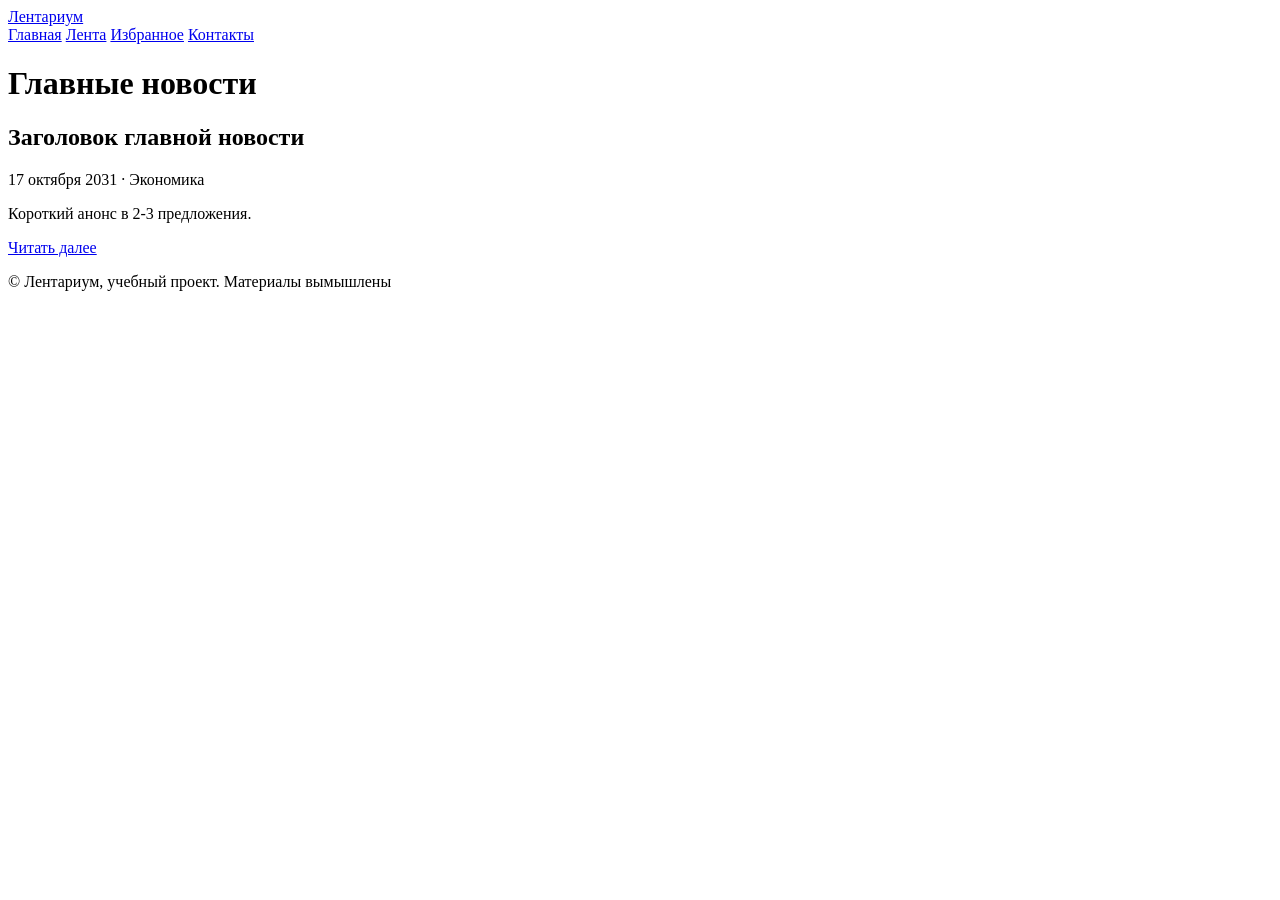
==== index.html @ d9900764 "Каркас главной страницы" ====
<!DOCTYPE html>
<html lang="ru">
    <heaad>
        <meta charset="UTF-8">
        <meta name="viewport" content="width=device-width, initial-scale=1">
        <title>Лентариум - главные новости</title>
        <link rel="stylesheet" href="css/style.css"
    </heaad>
    <body>
        <header>
            <a href="index.html">Лентариум</a>
            <nav>
                <a href="index.html">Главная</a>
                <a href="news.html">Лента</a>
                <a href="favorites.html">Избранное</a>
                <a href="contacts.html">Контакты</a>
            </nav>
        </header>

        <main>
            <h1> Главные новости</h1>

            <article>
                <h2>Заголовок главной новости</h2>
                <p><time datetime="2031-10-17">17 октября 2031</time> · Экономика</p>
                <p>Короткий анонс в 2-3 предложения.</p>
                <a href="article.html">Читать далее</a>
            </article>
        </main>

        <footer>
            <p>© Лентариум, учебный проект. Материалы вымышлены</p>
        </footer>
    </body>
</html>
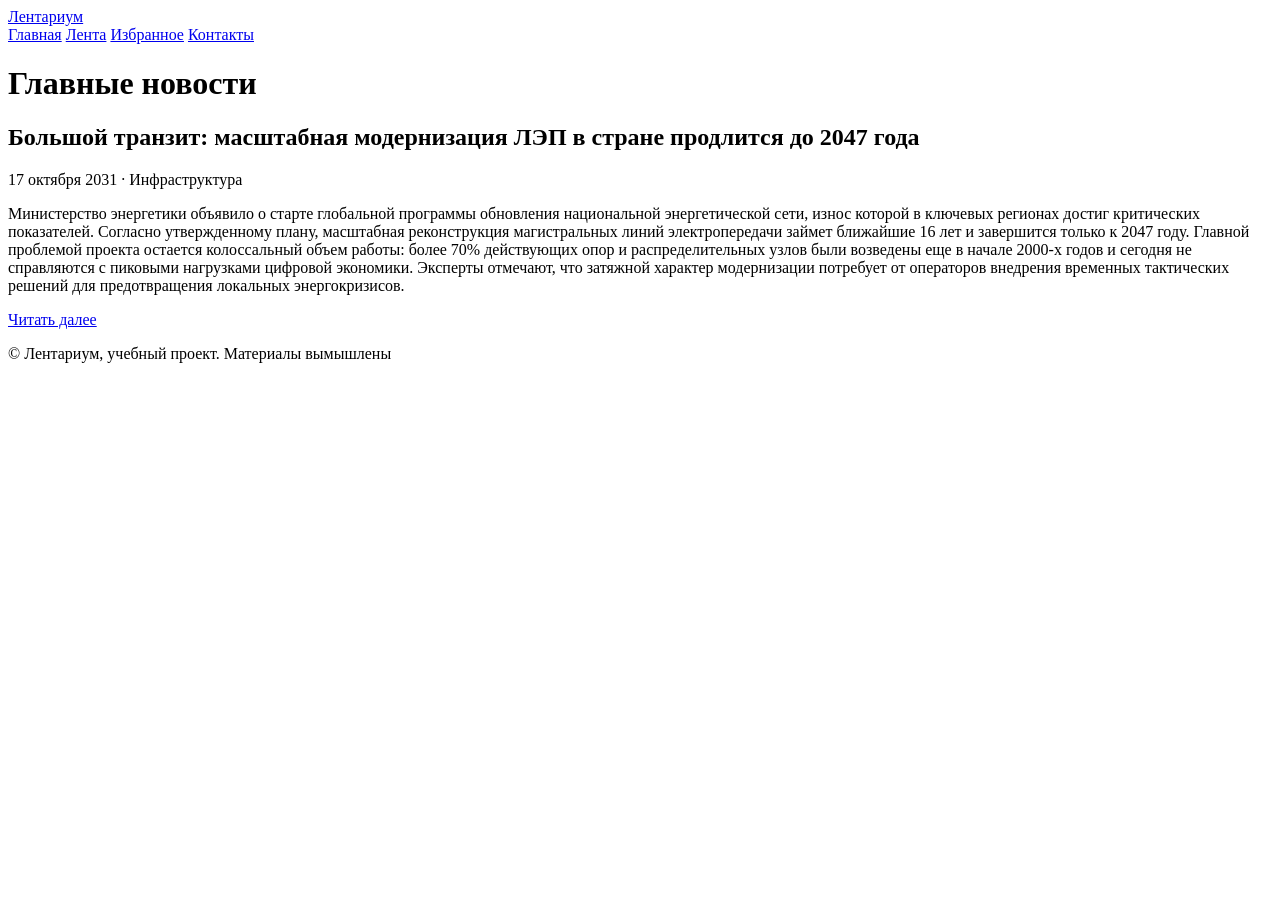
==== commit 35749bfa: "Каркас остальных страниц" ====
--- a/index.html
+++ b/index.html
@@ -21,9 +21,9 @@
             <h1> Главные новости</h1>
 
             <article>
-                <h2>Заголовок главной новости</h2>
-                <p><time datetime="2031-10-17">17 октября 2031</time> · Экономика</p>
-                <p>Короткий анонс в 2-3 предложения.</p>
+                <h2>Большой транзит: масштабная модернизация ЛЭП в стране продлится до 2047 года</h2>
+                <p><time datetime="2031-10-17">17 октября 2031</time> · Инфраструктура</p>
+                <p>Министерство энергетики объявило о старте глобальной программы обновления национальной энергетической сети, износ которой в ключевых регионах достиг критических показателей. Согласно утвержденному плану, масштабная реконструкция магистральных линий электропередачи займет ближайшие 16 лет и завершится только к 2047 году. Главной проблемой проекта остается колоссальный объем работы: более 70% действующих опор и распределительных узлов были возведены еще в начале 2000-х годов и сегодня не справляются с пиковыми нагрузками цифровой экономики. Эксперты отмечают, что затяжной характер модернизации потребует от операторов внедрения временных тактических решений для предотвращения локальных энергокризисов.</p>
                 <a href="article.html">Читать далее</a>
             </article>
         </main>
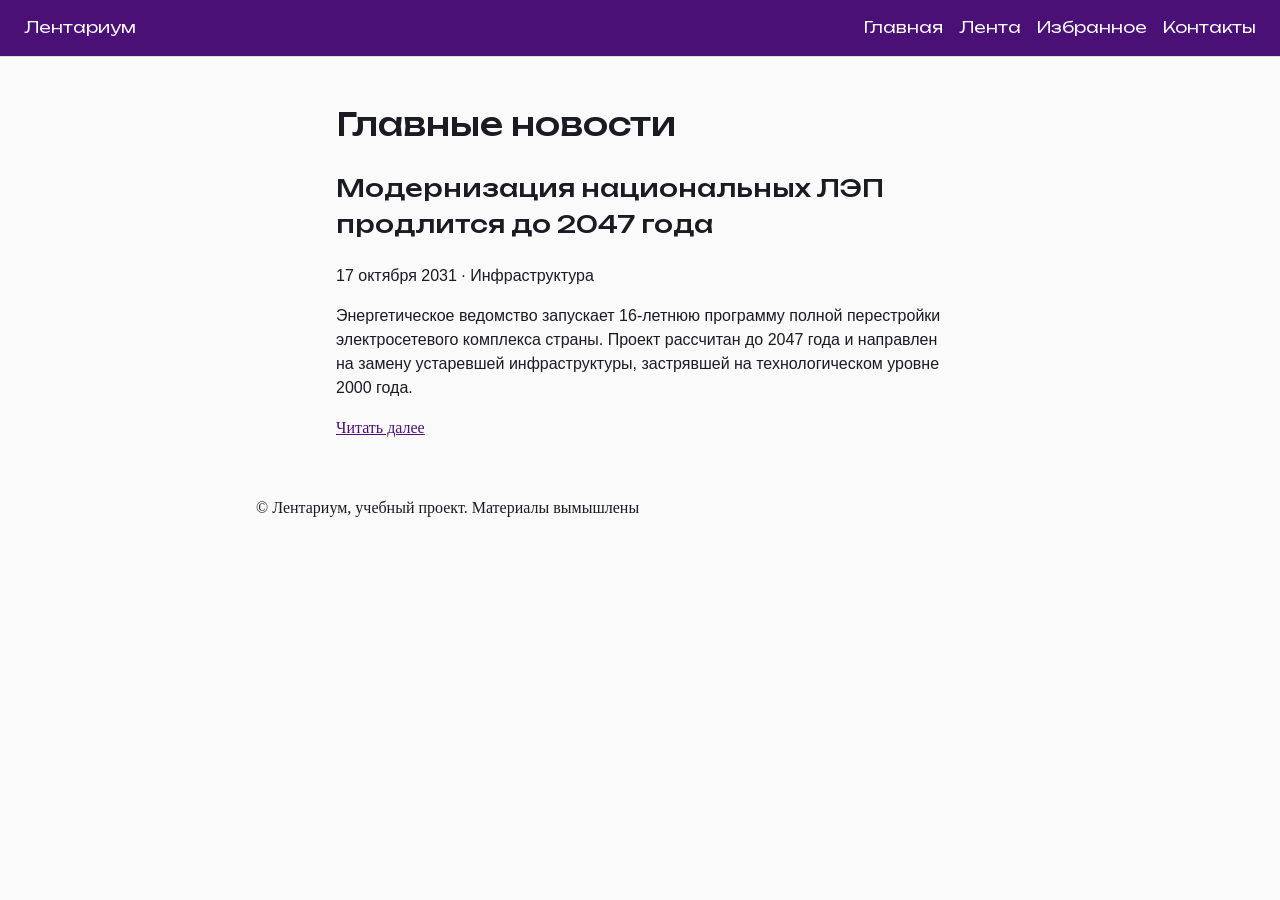
==== commit e354d4c7: "Страница новости, стили ссылок, шрифты" ====
--- a/index.html
+++ b/index.html
@@ -21,9 +21,9 @@
             <h1> Главные новости</h1>
 
             <article>
-                <h2>Большой транзит: масштабная модернизация ЛЭП в стране продлится до 2047 года</h2>
+                <h2>Модернизация национальных ЛЭП продлится до 2047 года</h2>
                 <p><time datetime="2031-10-17">17 октября 2031</time> · Инфраструктура</p>
-                <p>Министерство энергетики объявило о старте глобальной программы обновления национальной энергетической сети, износ которой в ключевых регионах достиг критических показателей. Согласно утвержденному плану, масштабная реконструкция магистральных линий электропередачи займет ближайшие 16 лет и завершится только к 2047 году. Главной проблемой проекта остается колоссальный объем работы: более 70% действующих опор и распределительных узлов были возведены еще в начале 2000-х годов и сегодня не справляются с пиковыми нагрузками цифровой экономики. Эксперты отмечают, что затяжной характер модернизации потребует от операторов внедрения временных тактических решений для предотвращения локальных энергокризисов.</p>
+                <p>Энергетическое ведомство запускает 16-летнюю программу полной перестройки электросетевого комплекса страны. Проект рассчитан до 2047 года и направлен на замену устаревшей инфраструктуры, застрявшей на технологическом уровне 2000 года.</p>
                 <a href="article.html">Читать далее</a>
             </article>
         </main>
--- a/css/style.css
+++ b/css/style.css
@@ -0,0 +1,118 @@
+/* Одинаковый расчёт размеров для всех элементов */ 
+*, *::before, *::after {
+    box-sizing:border-box;
+}
+
+/* Назначение шрифтов */
+@font-face{
+    font-family: "Unbounded";
+    src: url("../fonts/Unbounded-Variable.woff2") format(woff2);
+    font-weight: 200 900;
+    font-display: swap;
+}
+@font-face{
+    font-family: "Inter";
+    src: url("../fonts/Inter-Italic-VariableFont_opsz\,wght.ttf") format(ttf);
+    font-weight: 200 500;
+    font-display: swap;
+}
+/* Цвета */
+:root{
+    --bg: #fafafa;
+    --bg2: #eaeaea;
+    --text: #1a1b23;
+    --primary: #4b1075;
+    --accent: #b3ff00;
+    --alert: #ff5500;
+}
+/* Оформление шрифтов */
+h1, h2, h3{font-family: "Unbounded", Arial, sans-serif; font-weight: 500;}
+p{font-family: "Inter", Arial, sans-serifl; font-weight: 400;}
+header{font-family: "Unbounded", Arial, sans-serif; font-weight: 300;}
+
+body{
+    margin: 0;
+    line-height: 1.5;
+    color: var(--text);
+    background: var(--bg);
+    }
+
+/* Картинки не выходят за контейнер */
+img{
+    max-width: 100%;
+    height: auto;
+}
+
+/* Шапка: логотип слева, меню справа */
+header{
+    background: var(--primary);
+    color: #fff;
+    display: flex;
+    flex-wrap: wrap;
+    justify-content: space-between;
+    align-items: center;
+    gap: 12px;
+    padding: 16px 24px;
+    border-bottom: 1px solid #ddd;
+}
+
+nav{
+    color: var(--text);
+    display: flex;
+    flex-wrap: wrap;
+    gap: 16px;
+}
+
+/* Центральная колонка */
+main{
+    max-width: 800px;
+    margin: 0 auto;
+    padding: 24px 16px;
+}
+
+/* Подвал */
+footer{
+    max-width: 800px;
+    margin: 0 auto;
+    padding: 16px;
+    color: #666
+    font-size: 14px;
+}
+
+footer p {
+  font-family: inherit;
+}
+
+ /* Правильное отображение ссылок*/
+a{
+    color:var(--primary);
+}
+
+header a{
+    color: #fff;
+    text-decoration: none;
+}
+
+header a:hover{
+    color: var(-accent);
+}
+
+/* Прокрутка */
+
+a:focus-visible {
+  outline: 3px solid var(--alert);
+  outline-offset: 3px;
+}
+
+html {
+  scroll-behavior: smooth;
+}
+
+/* Размер на ПК */
+html {
+  font-size: 100%;
+}
+
+main {
+  max-width: 40rem;
+}
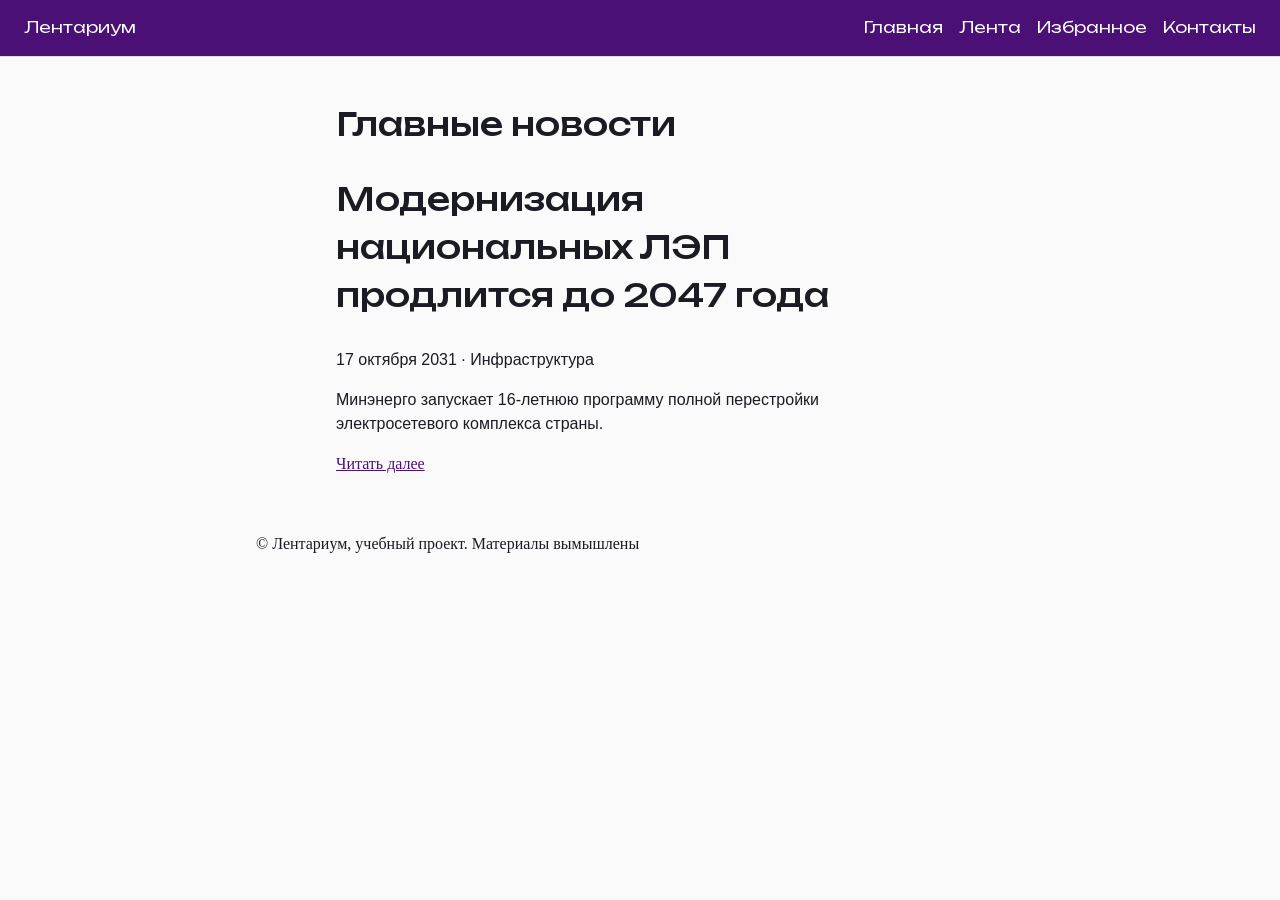
==== commit 2016a4a8: "Лента новостей на Grid" ====
--- a/index.html
+++ b/index.html
@@ -23,7 +23,7 @@
             <article>
                 <h2>Модернизация национальных ЛЭП продлится до 2047 года</h2>
                 <p><time datetime="2031-10-17">17 октября 2031</time> · Инфраструктура</p>
-                <p>Энергетическое ведомство запускает 16-летнюю программу полной перестройки электросетевого комплекса страны. Проект рассчитан до 2047 года и направлен на замену устаревшей инфраструктуры, застрявшей на технологическом уровне 2000 года.</p>
+                <p>Минэнерго запускает 16-летнюю программу полной перестройки электросетевого комплекса страны. </p>
                 <a href="article.html">Читать далее</a>
             </article>
         </main>
--- a/css/style.css
+++ b/css/style.css
@@ -30,6 +30,11 @@
 p{font-family: "Inter", Arial, sans-serifl; font-weight: 400;}
 header{font-family: "Unbounded", Arial, sans-serif; font-weight: 300;}
 
+/* Чтобы шрифт не выходил за границу */
+h1, h2, h3 {
+  overflow-wrap: break-word;
+  font-size: clamp(1.25rem, 5vw, 2rem);
+}
 body{
     margin: 0;
     line-height: 1.5;
@@ -115,4 +120,77 @@
 
 main {
   max-width: 40rem;
+}
+
+/* Новостные карточки */
+.news-grid{
+    display: grid;
+    grid-template-columns: repeat(auto-fit, minmax(min(100%, 260px), 1fr));
+    gap: 20px;
+}
+
+.news-card {
+  display: flex;
+  flex-direction: column;
+  background: var(--bg2);
+  border-radius: 8px;
+  overflow: hidden;
+  box-shadow: 0 4px 10px rgba(0, 0, 0, 0.1);
+}
+
+.news-card img {
+  width: 100%;
+  height: 180px;
+  object-fit: cover;
+}
+
+.news-content {
+  padding: 16px;
+  display: flex;
+  flex-direction: column;
+  flex-grow: 1; /* Растягивает контент, чтобы кнопки были внизу */
+}
+
+.news-content h2 {
+  font-size: 1.25rem;
+  margin-bottom: 8px;
+}
+
+.news-content p {
+  color: #555;
+  margin-bottom: 16px;
+  flex-grow: 1; /* Выравнивает высоту текста */
+}
+
+/* Карточка на всю ширину сетки */
+.news-card--wide {
+  grid-column: 1 / -1;
+}
+
+/* Фото на всю карточку, текст поверх */
+.news-card--photo {
+  display: grid;
+}
+
+.news-card--photo > * {
+  grid-area: 1 / 1;
+}
+
+.news-card--photo img {
+  height: 100%;
+  min-height: 320px;
+}
+
+.news-card--photo .news-content {
+  align-self: end;
+  color: #fff;
+  background: linear-gradient(transparent, rgba(0, 0, 0, 0.85));
+}
+
+.news-card--photo .news-content p {
+  color: #fff;
+}
+
+.main--wide {
+  max-width: 64rem;
 }
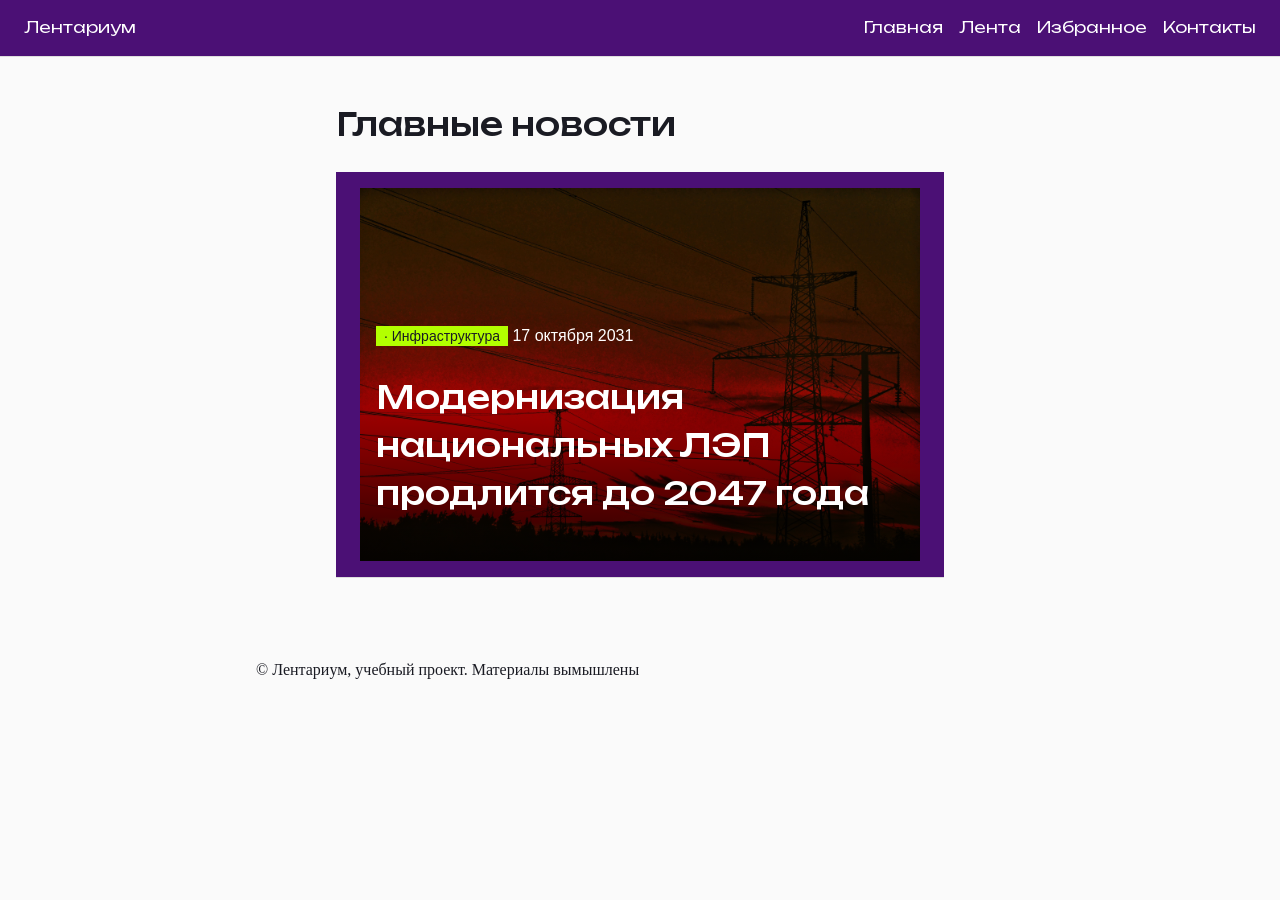
==== commit c483a4bb: "Лента, доработки" ====
--- a/index.html
+++ b/index.html
@@ -21,10 +21,13 @@
             <h1> Главные новости</h1>
 
             <article>
-                <h2>Модернизация национальных ЛЭП продлится до 2047 года</h2>
-                <p><time datetime="2031-10-17">17 октября 2031</time> · Инфраструктура</p>
-                <p>Минэнерго запускает 16-летнюю программу полной перестройки электросетевого комплекса страны. </p>
-                <a href="article.html">Читать далее</a>
+                <header class="article-banner">
+                    <img src="images/ModernizaciaLEP17102031.jpg" alt="Призраки прошлого">
+                    <div class="article-banner__text">
+                        <p><span class="tag"> · Инфраструктура</span> <time datetime="2031-10-17">17 октября 2031</time></p>
+                        <h2>Модернизация национальных ЛЭП продлится до 2047 года</h2>
+                    </div>
+                </header>
             </article>
         </main>
 
--- a/css/style.css
+++ b/css/style.css
@@ -193,4 +193,43 @@
 
 .main--wide {
   max-width: 64rem;
+}
+
+/* Баннер артикля */
+.article-banner {
+  display: grid;
+  margin-bottom: 24px;
+}
+
+.article-banner > * {
+  grid-area: 1 / 1;
+}
+
+.article-banner img {
+  width: 100%;
+  height: 100%;
+  min-height: 280px;
+  object-fit: cover;
+}
+
+.article-banner__text {
+  align-self: end;
+  padding: 16px;
+  color: #fff;
+  background: linear-gradient(transparent, rgba(0, 0, 0, 0.85));
+}
+
+/* Новостные теги */
+.tag {
+  background: var(--accent);
+  color: var(--text);
+  padding: 2px 8px;
+  font-size: 0.875rem;
+}
+
+.warntag {
+  background: var(--alert);
+  color: var(--text);
+  padding: 2px 8px; 
+  font-size: 0.875rem;
 }
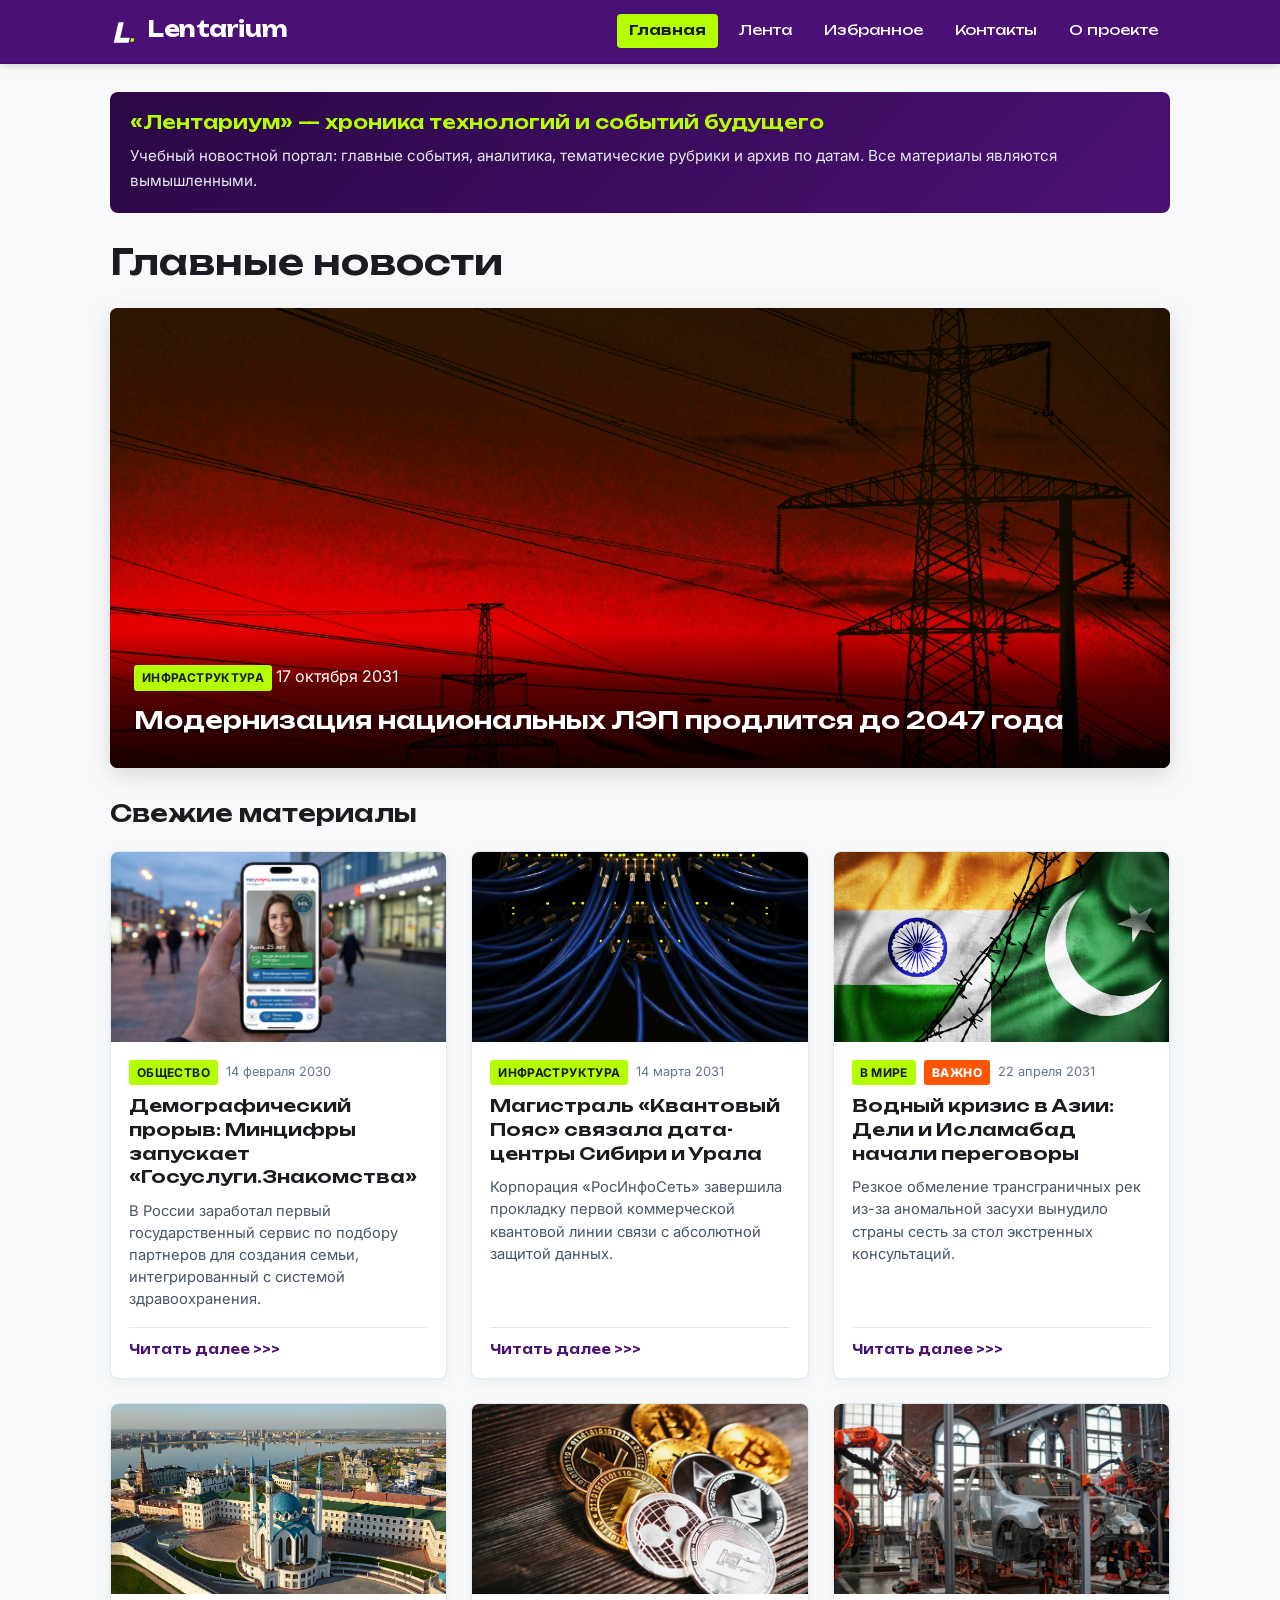
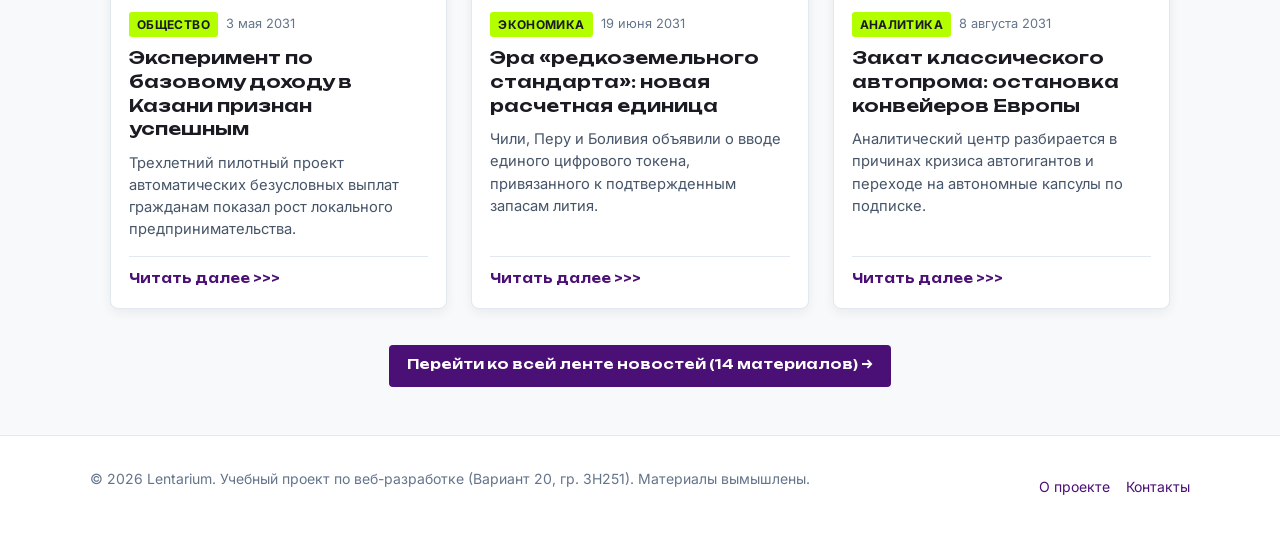
==== commit 163d4326: "Переработка карточек, добавление новостей, доработки, переработка CSS" ====
--- a/index.html
+++ b/index.html
@@ -1,38 +1,210 @@
 <!DOCTYPE html>
 <html lang="ru">
-    <heaad>
-        <meta charset="UTF-8">
-        <meta name="viewport" content="width=device-width, initial-scale=1">
-        <title>Лентариум - главные новости</title>
-        <link rel="stylesheet" href="css/style.css"
-    </heaad>
-    <body>
-        <header>
-            <a href="index.html">Лентариум</a>
-            <nav>
-                <a href="index.html">Главная</a>
+<head>
+    <meta charset="UTF-8">
+    <meta name="viewport" content="width=device-width, initial-scale=1.0">
+    <title>Lentarium — Главные новости</title>
+    <!-- Фавиконка в формате SVG -->
+    <link rel="icon" type="image/svg+xml" href="images/favicon.svg">
+    <!-- Подключение основной таблицы стилей -->
+    <link rel="stylesheet" href="css/style.css">
+</head>
+<body>
+
+    <!-- Шапка сайта: логотип и главная навигация -->
+    <header class="site-header">
+        <div class="header-inner">
+            <a href="index.html" class="logo">
+                <img src="images/logo.svg" alt="Логотип Lentarium" class="logo-icon">
+                <span class="logo-text">Lentarium</span>
+            </a>
+            <nav class="main-nav" aria-label="Основная навигация">
+                <a href="index.html" class="active">Главная</a>
                 <a href="news.html">Лента</a>
                 <a href="favorites.html">Избранное</a>
                 <a href="contacts.html">Контакты</a>
+                <a href="about.html">О проекте</a>
             </nav>
-        </header>
-
-        <main>
-            <h1> Главные новости</h1>
-
-            <article>
-                <header class="article-banner">
-                    <img src="images/ModernizaciaLEP17102031.jpg" alt="Призраки прошлого">
-                    <div class="article-banner__text">
-                        <p><span class="tag"> · Инфраструктура</span> <time datetime="2031-10-17">17 октября 2031</time></p>
-                        <h2>Модернизация национальных ЛЭП продлится до 2047 года</h2>
-                    </div>
-                </header>
-            </article>
-        </main>
-
-        <footer>
-            <p>© Лентариум, учебный проект. Материалы вымышлены</p>
-        </footer>
-    </body>
+        </div>
+    </header>
+
+    <main class="main--wide">
+        <!-- Блок назначения сайта по ТЗ -->
+        <section class="site-intro">
+            <h2>«Лентариум» — хроника технологий и событий будущего</h2>
+            <p>Учебный новостной портал: главные события, аналитика, тематические рубрики и архив по датам. Все материалы являются вымышленными.</p>
+        </section>
+
+        <h1>Главные новости</h1>
+
+        <!-- Главная новость (Hero-баннер) со ссылкой на articles/0001.html -->
+        <article class="article-banner">
+            <img src="images/ModernizaciaLEP17102031.jpg" alt="Опоры высоковольтных ЛЭП на закате">
+            <div class="article-banner__text">
+                <p>
+                    <span class="tag">Инфраструктура</span> 
+                    <time datetime="2031-10-17">17 октября 2031</time>
+                </p>
+                <h2><a href="articles/0001.html">Модернизация национальных ЛЭП продлится до 2047 года</a></h2>
+            </div>
+        </article>
+
+        <!-- Подборка из 6 свежих позиций по ТЗ с переходами на статьи -->
+        <section>
+            <h2>Свежие материалы</h2>
+            <div class="news-grid">
+                
+                <!-- Карточка 1 -> articles/0002.html -->
+                <article class="news-card">
+                    <div class="news-card__media">
+                        <img src="images/GosuslugiZnakomstva14022030.jpeg" alt="Платформа Госуслуги.Знакомства">
+                    </div>
+                    <div class="news-card__body">
+                        <div class="news-card__meta">
+                            <span class="tag">Общество</span>
+                            <time datetime="2030-02-14">14 февраля 2030</time>
+                        </div>
+                        <h3 class="news-card__title">
+                            <a href="articles/0002.html">Демографический прорыв: Минцифры запускает «Госуслуги.Знакомства»</a>
+                        </h3>
+                        <p class="news-card__text">
+                            В России заработал первый государственный сервис по подбору партнеров для создания семьи, интегрированный с системой здравоохранения.
+                        </p>
+                        <div class="news-card__footer">
+                            <a href="articles/0002.html" class="read-more">Читать далее &gt;&gt;&gt;</a>
+                        </div>
+                    </div>
+                </article>
+
+                <!-- Карточка 2 -> articles/0003.html -->
+                <article class="news-card">
+                    <div class="news-card__media">
+                        <img src="images/ITMainline14032031.jpg" alt="Серверная стойка дата-центра">
+                    </div>
+                    <div class="news-card__body">
+                        <div class="news-card__meta">
+                            <span class="tag">Инфраструктура</span>
+                            <time datetime="2031-03-14">14 марта 2031</time>
+                        </div>
+                        <h3 class="news-card__title">
+                            <a href="articles/0003.html">Магистраль «Квантовый Пояс» связала дата-центры Сибири и Урала</a>
+                        </h3>
+                        <p class="news-card__text">
+                            Корпорация «РосИнфоСеть» завершила прокладку первой коммерческой квантовой линии связи с абсолютной защитой данных.
+                        </p>
+                        <div class="news-card__footer">
+                            <a href="articles/0003.html" class="read-more">Читать далее &gt;&gt;&gt;</a>
+                        </div>
+                    </div>
+                </article>
+
+                <!-- Карточка 3 -> articles/0004.html (Срочная новость ВАЖНО) -->
+                <article class="news-card">
+                    <div class="news-card__media">
+                        <img src="images/IndiaPakistan22042031.jpg" alt="Флаги Индии и Пакистана на фоне засухи">
+                    </div>
+                    <div class="news-card__body">
+                        <div class="news-card__meta">
+                            <span class="tag">В мире</span>
+                            <span class="warntag">ВАЖНО</span>
+                            <time datetime="2031-04-22">22 апреля 2031</time>
+                        </div>
+                        <h3 class="news-card__title">
+                            <a href="articles/0004.html">Водный кризис в Азии: Дели и Исламабад начали переговоры</a>
+                        </h3>
+                        <p class="news-card__text">
+                            Резкое обмеление трансграничных рек из-за аномальной засухи вынудило страны сесть за стол экстренных консультаций.
+                        </p>
+                        <div class="news-card__footer">
+                            <a href="articles/0004.html" class="read-more">Читать далее &gt;&gt;&gt;</a>
+                        </div>
+                    </div>
+                </article>
+
+                <!-- Карточка 4 -> articles/0005.html -->
+                <article class="news-card">
+                    <div class="news-card__media">
+                        <img src="images/Kazan03052031.jpg" alt="Вид на город Казань">
+                    </div>
+                    <div class="news-card__body">
+                        <div class="news-card__meta">
+                            <span class="tag">Общество</span>
+                            <time datetime="2031-05-03">3 мая 2031</time>
+                        </div>
+                        <h3 class="news-card__title">
+                            <a href="articles/0005.html">Эксперимент по базовому доходу в Казани признан успешным</a>
+                        </h3>
+                        <p class="news-card__text">
+                            Трехлетний пилотный проект автоматических безусловных выплат гражданам показал рост локального предпринимательства.
+                        </p>
+                        <div class="news-card__footer">
+                            <a href="articles/0005.html" class="read-more">Читать далее &gt;&gt;&gt;</a>
+                        </div>
+                    </div>
+                </article>
+
+                <!-- Карточка 5 -> articles/0006.html -->
+                <article class="news-card">
+                    <div class="news-card__media">
+                        <img src="images/VirtualCurrency19062031.jpg" alt="Символ цифровой валюты">
+                    </div>
+                    <div class="news-card__body">
+                        <div class="news-card__meta">
+                            <span class="tag">Экономика</span>
+                            <time datetime="2031-06-19">19 июня 2031</time>
+                        </div>
+                        <h3 class="news-card__title">
+                            <a href="articles/0006.html">Эра «редкоземельного стандарта»: новая расчетная единица</a>
+                        </h3>
+                        <p class="news-card__text">
+                            Чили, Перу и Боливия объявили о вводе единого цифрового токена, привязанного к подтвержденным запасам лития.
+                        </p>
+                        <div class="news-card__footer">
+                            <a href="articles/0006.html" class="read-more">Читать далее &gt;&gt;&gt;</a>
+                        </div>
+                    </div>
+                </article>
+
+                <!-- Карточка 6 -> articles/0007.html -->
+                <article class="news-card">
+                    <div class="news-card__media">
+                        <img src="images/AutomotiveIndustry08082031.jpg" alt="Роботизированный автомобильный конвейер">
+                    </div>
+                    <div class="news-card__body">
+                        <div class="news-card__meta">
+                            <span class="tag">Аналитика</span>
+                            <time datetime="2031-08-08">8 августа 2031</time>
+                        </div>
+                        <h3 class="news-card__title">
+                            <a href="articles/0007.html">Закат классического автопрома: остановка конвейеров Европы</a>
+                        </h3>
+                        <p class="news-card__text">
+                            Аналитический центр разбирается в причинах кризиса автогигантов и переходе на автономные капсулы по подписке.
+                        </p>
+                        <div class="news-card__footer">
+                            <a href="articles/0007.html" class="read-more">Читать далее &gt;&gt;&gt;</a>
+                        </div>
+                    </div>
+                </article>
+
+            </div>
+            
+            <div class="center-action">
+                <a href="news.html" class="btn btn-primary">Перейти ко всей ленте новостей (14 материалов) →</a>
+            </div>
+        </section>
+    </main>
+
+    <!-- Подвал сайта -->
+    <footer class="site-footer">
+        <div class="footer-inner">
+            <p>© 2026 Lentarium. Учебный проект по веб-разработке (Вариант 20, гр. ЗН251). Материалы вымышлены.</p>
+            <div class="footer-links">
+                <a href="about.html">О проекте</a>
+                <a href="contacts.html">Контакты</a>
+            </div>
+        </div>
+    </footer>
+
+</body>
 </html>
--- a/css/style.css
+++ b/css/style.css
@@ -1,235 +1,1031 @@
-/* Одинаковый расчёт размеров для всех элементов */ 
+/* ==========================================================================
+   ЛЕНТАРИУМ (Lentarium) — Основная таблица стилей
+   Практическая работа №1 (HTML + CSS)
+   Вариант 20 (группа В)
+   Автор: Борненко Глеб Петрович, группа ЗН251
+   ========================================================================== */
+
+/* --------------------------------------------------------------------------
+   1. СБРОС И БАЗОВЫЕ НАСТРОЙКИ
+   -------------------------------------------------------------------------- */
 *, *::before, *::after {
-    box-sizing:border-box;
-}
-
-/* Назначение шрифтов */
-@font-face{
+    box-sizing: border-box;
+}
+
+html {
+    font-size: 100%;
+    scroll-behavior: smooth;
+}
+
+body {
+    margin: 0;
+    line-height: 1.6;
+    color: var(--text);
+    background-color: var(--bg);
+    min-height: 100vh;
+    display: flex;
+    flex-direction: column;
+    font-family: "Inter", Arial, sans-serif;
+}
+
+/* --------------------------------------------------------------------------
+   2. ПОДКЛЮЧЕНИЕ ШРИФТОВ
+   -------------------------------------------------------------------------- */
+@font-face {
     font-family: "Unbounded";
-    src: url("../fonts/Unbounded-Variable.woff2") format(woff2);
+    src: url("../fonts/Unbounded-Variable.woff2") format("woff2");
     font-weight: 200 900;
     font-display: swap;
 }
-@font-face{
+
+@font-face {
     font-family: "Inter";
-    src: url("../fonts/Inter-Italic-VariableFont_opsz\,wght.ttf") format(ttf);
-    font-weight: 200 500;
+    src: url("../fonts/Inter-VariableFont_opsz,wght.ttf") format("truetype");
+    font-weight: 200 900;
     font-display: swap;
 }
-/* Цвета */
-:root{
-    --bg: #fafafa;
-    --bg2: #eaeaea;
-    --text: #1a1b23;
-    --primary: #4b1075;
-    --accent: #b3ff00;
-    --alert: #ff5500;
-}
-/* Оформление шрифтов */
-h1, h2, h3{font-family: "Unbounded", Arial, sans-serif; font-weight: 500;}
-p{font-family: "Inter", Arial, sans-serifl; font-weight: 400;}
-header{font-family: "Unbounded", Arial, sans-serif; font-weight: 300;}
-
-/* Чтобы шрифт не выходил за границу */
-h1, h2, h3 {
-  overflow-wrap: break-word;
-  font-size: clamp(1.25rem, 5vw, 2rem);
-}
-body{
-    margin: 0;
-    line-height: 1.5;
+
+@font-face {
+    font-family: "Inter";
+    src: url("../fonts/Inter-Italic-VariableFont_opsz,wght.ttf") format("truetype");
+    font-style: italic;
+    font-weight: 200 900;
+    font-display: swap;
+}
+
+/* --------------------------------------------------------------------------
+   3. ЦВЕТОВАЯ ПАЛИТРА И ПЕРЕМЕННЫЕ
+   -------------------------------------------------------------------------- */
+:root {
+    --bg: #f8f9fa;             /* Светлый фон страницы */
+    --bg-card: #ffffff;        /* Фон карточек (чистый белый для контраста) */
+    --bg2: #f0f2f5;            /* Второстепенный серый фон блоков */
+    --text: #1a1b23;           /* Основной цвет текста */
+    --text-muted: #64748b;     /* Приглушенный текст дат и метаданных */
+    --primary: #4b1075;        /* Фирменный фиолетовый */
+    --primary-hover: #360b54;  /* Темно-фиолетовый при наведении */
+    --accent: #b3ff00;         /* Неоновый лайм (акценты, теги) */
+    --alert: #ff5500;          /* Оранжево-красный (срочные новости) */
+    --border: #e2e8f0;         /* Цвет рамок */
+    --radius: 8px;             /* Скругление углов */
+    --shadow: 0 4px 12px rgba(0, 0, 0, 0.06);
+    --shadow-hover: 0 8px 24px rgba(0, 0, 0, 0.12);
+}
+
+/* --------------------------------------------------------------------------
+   4. ТИПОГРАФИКА
+   -------------------------------------------------------------------------- */
+h1, h2, h3, h4 {
+    font-family: "Unbounded", Arial, sans-serif;
+    font-weight: 600;
+    line-height: 1.3;
     color: var(--text);
-    background: var(--bg);
-    }
-
-/* Картинки не выходят за контейнер */
-img{
+    overflow-wrap: break-word;
+    margin-top: 0;
+}
+
+h1 {
+    font-size: clamp(1.5rem, 3.5vw, 2.25rem);
+    margin-bottom: 1.25rem;
+}
+
+h2 {
+    font-size: clamp(1.2rem, 2.5vw, 1.5rem);
+    margin-bottom: 0.75rem;
+}
+
+h3 {
+    font-size: 1.15rem;
+    margin-bottom: 0.5rem;
+}
+
+p {
+    font-family: "Inter", Arial, sans-serif;
+    font-weight: 400;
+    margin-top: 0;
+    margin-bottom: 1rem;
+}
+
+img {
     max-width: 100%;
     height: auto;
-}
-
-/* Шапка: логотип слева, меню справа */
-header{
+    display: block;
+}
+
+a {
+    color: var(--primary);
+    text-decoration: none;
+    transition: color 0.15s ease;
+}
+
+a:hover {
+    color: var(--primary-hover);
+    text-decoration: underline;
+}
+
+a:focus-visible, 
+button:focus-visible, 
+input:focus-visible, 
+select:focus-visible, 
+textarea:focus-visible {
+    outline: 3px solid var(--alert);
+    outline-offset: 2px;
+}
+
+/* --------------------------------------------------------------------------
+   5. ШАПКА САЙТА (HEADER & NAV)
+   -------------------------------------------------------------------------- */
+header.site-header {
     background: var(--primary);
-    color: #fff;
+    color: #ffffff;
+    border-bottom: 2px solid rgba(0, 0, 0, 0.1);
+    position: sticky;
+    top: 0;
+    z-index: 100;
+    box-shadow: 0 2px 8px rgba(0, 0, 0, 0.15);
+}
+
+.header-inner {
+    max-width: 1100px;
+    margin: 0 auto;
+    padding: 14px 20px;
     display: flex;
     flex-wrap: wrap;
     justify-content: space-between;
     align-items: center;
-    gap: 12px;
-    padding: 16px 24px;
-    border-bottom: 1px solid #ddd;
-}
-
-nav{
+    gap: 16px;
+}
+
+.logo {
+    display: flex;
+    align-items: center;
+    gap: 10px;
+    color: #ffffff;
+    text-decoration: none;
+    font-family: "Unbounded", Arial, sans-serif;
+    font-weight: 700;
+    font-size: 1.35rem;
+    letter-spacing: -0.02em;
+}
+
+.logo:hover {
+    color: var(--accent);
+    text-decoration: none;
+}
+
+.logo-icon {
+    width: 28px;
+    height: 28px;
+    display: block;
+    flex-shrink: 0;
+    transition: transform 0.2s ease;
+}
+
+.logo:hover .logo-icon {
+    transform: scale(1.08);
+}
+
+.logo-text {
+    line-height: 1;
+}
+
+nav.main-nav {
+    display: flex;
+    flex-wrap: wrap;
+    align-items: center;
+    gap: 8px;
+}
+
+nav.main-nav a {
+    color: #ffffff;
+    font-family: "Unbounded", Arial, sans-serif;
+    font-size: 0.875rem;
+    font-weight: 400;
+    padding: 6px 12px;
+    border-radius: 4px;
+    text-decoration: none;
+    transition: background-color 0.15s ease, color 0.15s ease;
+}
+
+nav.main-nav a:hover {
+    color: var(--accent);
+    background: rgba(255, 255, 255, 0.1);
+    text-decoration: none;
+}
+
+nav.main-nav a.active {
     color: var(--text);
+    background: var(--accent);
+    font-weight: 600;
+}
+
+/* --------------------------------------------------------------------------
+   6. ИНТРО-БЛОК (ОПИСАНИЕ НАЗНАЧЕНИЯ САЙТА)
+   -------------------------------------------------------------------------- */
+.site-intro {
+    background: linear-gradient(135deg, #2b0844 0%, #4b1075 100%);
+    color: #ffffff;
+    padding: 20px;
+    margin-bottom: 28px;
+    border-radius: var(--radius);
+    display: flex;
+    flex-direction: column;
+    gap: 8px;
+}
+
+.site-intro h2 {
+    color: var(--accent);
+    margin: 0;
+    font-size: 1.15rem;
+}
+
+.site-intro p {
+    margin: 0;
+    color: #e2e8f0;
+    font-size: 0.95rem;
+}
+
+/* --------------------------------------------------------------------------
+   7. СЕТКА И СТРУКТУРА СТРАНИЦЫ (LAYOUT)
+   -------------------------------------------------------------------------- */
+main {
+    max-width: 800px;
+    width: 100%;
+    margin: 0 auto;
+    padding: 28px 20px 48px;
+    flex: 1;
+}
+
+.main--wide {
+    max-width: 1100px;
+}
+
+/* --------------------------------------------------------------------------
+   8. ВАРИАНТЫ КАРТОЧЕК НОВОСТЕЙ
+   -------------------------------------------------------------------------- */
+
+/* Сетка для карточек */
+.news-grid {
+    display: grid;
+    grid-template-columns: repeat(auto-fill, minmax(280px, 1fr));
+    gap: 24px;
+    margin-top: 20px;
+}
+
+/* ВАРИАНТ 1: Классическая карточка (фото сверху, текст внизу) —
+   КАРТИНКА ПОЛНОСТЬЮ ОТКРЫТА И НЕ ПЕРЕКРЫВАЕТСЯ ТЕКСТОМ! */
+.news-card {
+    display: flex;
+    flex-direction: column;
+    background: var(--bg-card);
+    border: 1px solid var(--border);
+    border-radius: var(--radius);
+    overflow: hidden;
+    box-shadow: var(--shadow);
+    transition: transform 0.2s ease, box-shadow 0.2s ease;
+}
+
+.news-card:hover {
+    transform: translateY(-4px);
+    box-shadow: var(--shadow-hover);
+}
+
+.news-card__media {
+    position: relative;
+    width: 100%;
+    height: 190px;
+    overflow: hidden;
+    background-color: var(--bg2);
+}
+
+.news-card__media img {
+    width: 100%;
+    height: 100%;
+    object-fit: cover;
+    transition: transform 0.3s ease;
+}
+
+.news-card:hover .news-card__media img {
+    transform: scale(1.04);
+}
+
+.news-card__body {
+    padding: 18px;
+    display: flex;
+    flex-direction: column;
+    flex-grow: 1;
+}
+
+.news-card__meta {
+    display: flex;
+    align-items: center;
+    gap: 8px;
+    margin-bottom: 10px;
+    font-size: 0.8rem;
+    color: var(--text-muted);
+}
+
+.news-card__title {
+    font-size: 1.1rem;
+    margin-bottom: 10px;
+    line-height: 1.35;
+}
+
+.news-card__title a {
+    color: var(--text);
+    text-decoration: none;
+}
+
+.news-card__title a:hover {
+    color: var(--primary);
+}
+
+.news-card__text {
+    color: #475569;
+    font-size: 0.92rem;
+    line-height: 1.5;
+    margin-bottom: 16px;
+    flex-grow: 1;
+}
+
+.news-card__footer {
+    display: flex;
+    justify-content: space-between;
+    align-items: center;
+    padding-top: 12px;
+    border-top: 1px solid var(--border);
+    margin-top: auto;
+}
+
+.read-more {
+    font-family: "Unbounded", Arial, sans-serif;
+    font-size: 0.8rem;
+    font-weight: 600;
+    color: var(--primary);
+    display: inline-flex;
+    align-items: center;
+    gap: 4px;
+}
+
+.read-more:hover {
+    color: var(--alert);
+    text-decoration: none;
+}
+
+/* ВАРИАНТ 2: Широкая горизонтальная карточка 
+   Фото слева, весь текст справа — занимает 2 колонки или всю ширину */
+.news-card--wide {
+    grid-column: 1 / -1;
+    display: grid;
+    grid-template-columns: 1fr;
+}
+
+@media (min-width: 680px) {
+    .news-card--wide {
+        grid-template-columns: 360px 1fr;
+    }
+    .news-card--wide .news-card__media {
+        height: 100%;
+        min-height: 240px;
+    }
+}
+
+/* ВАРИАНТ 3: Большой главный баннер (Hero-новость)
+   Высокое изображение, аккуратный градиент ТОЛЬКО в нижней трети */
+.article-banner {
+    display: grid;
+    margin-bottom: 32px;
+    border-radius: var(--radius);
+    overflow: hidden;
+    position: relative;
+    box-shadow: var(--shadow-hover);
+    background: #000;
+}
+
+.article-banner > * {
+    grid-area: 1 / 1;
+}
+
+.article-banner img {
+    width: 100%;
+    height: 100%;
+    min-height: 340px;
+    max-height: 460px;
+    object-fit: cover;
+    opacity: 0.9;
+}
+
+.article-banner__text {
+    align-self: end;
+    padding: 32px 24px 24px;
+    color: #ffffff;
+    /* Градиент только снизу, чтобы верхняя половина фото оставалась чистой */
+    background: linear-gradient(to top, rgba(0, 0, 0, 0.9) 0%, rgba(0, 0, 0, 0.6) 60%, transparent 100%);
+    z-index: 2;
+}
+
+.article-banner__text h1,
+.article-banner__text h2 {
+    color: #ffffff;
+    margin-bottom: 6px;
+    text-shadow: 0 2px 4px rgba(0, 0, 0, 0.5);
+}
+
+.article-banner__text a {
+    color: #ffffff;
+    text-decoration: none;
+}
+
+.article-banner__text a:hover {
+    color: var(--accent);
+}
+
+/* ВАРИАНТ 4: Фото-карточка с компактным затемнением внизу */
+.news-card--photo {
+    display: grid;
+    position: relative;
+    min-height: 320px;
+}
+
+.news-card--photo > * {
+    grid-area: 1 / 1;
+}
+
+.news-card--photo img {
+    width: 100%;
+    height: 100%;
+    object-fit: cover;
+}
+
+.news-card--photo .news-card__body {
+    align-self: end;
+    z-index: 2;
+    color: #ffffff;
+    padding: 20px;
+    /* Компактный градиент, закрывающий только нижние 45% */
+    background: linear-gradient(to top, rgba(0, 0, 0, 0.92) 0%, rgba(0, 0, 0, 0.5) 75%, transparent 100%);
+}
+
+.news-card--photo .news-card__title a {
+    color: #ffffff;
+}
+
+.news-card--photo .news-card__text {
+    color: #f1f5f9;
+}
+
+.news-card--photo .news-card__meta time {
+    color: #cbd5e1;
+}
+
+.news-card--photo .read-more {
+    color: var(--accent);
+}
+
+/* --------------------------------------------------------------------------
+   9. ТЕГИ РУБРИК И ВАЖНОСТИ
+   -------------------------------------------------------------------------- */
+.tag {
+    background: var(--accent);
+    color: #1a1b23;
+    padding: 3px 8px;
+    font-size: 0.75rem;
+    font-weight: 700;
+    border-radius: 3px;
+    text-transform: uppercase;
+    display: inline-block;
+    letter-spacing: 0.03em;
+}
+
+.warntag {
+    background: var(--alert);
+    color: #ffffff;
+    padding: 3px 8px;
+    font-size: 0.75rem;
+    font-weight: 800;
+    border-radius: 3px;
+    text-transform: uppercase;
+    display: inline-block;
+    letter-spacing: 0.04em;
+}
+
+/* --------------------------------------------------------------------------
+   10. ФОРМА ФИЛЬТРОВ И СОРТИРОВКИ (ДЛЯ СТРАНИЦЫ ЛЕНТЫ)
+   -------------------------------------------------------------------------- */
+.news-filters {
+    background: var(--bg-card);
+    border: 1px solid var(--border);
+    padding: 18px 20px;
+    border-radius: var(--radius);
+    margin-bottom: 28px;
     display: flex;
     flex-wrap: wrap;
     gap: 16px;
-}
-
-/* Центральная колонка */
-main{
-    max-width: 800px;
+    align-items: flex-end;
+    box-shadow: var(--shadow);
+}
+
+.filter-group {
+    display: flex;
+    flex-direction: column;
+    gap: 6px;
+    flex: 1 1 200px;
+}
+
+.filter-group label {
+    font-family: "Unbounded", Arial, sans-serif;
+    font-size: 0.78rem;
+    font-weight: 600;
+    color: var(--text);
+}
+
+.filter-group select,
+.filter-group input[type="date"] {
+    padding: 9px 12px;
+    border: 1px solid var(--border);
+    border-radius: 4px;
+    font-family: "Inter", Arial, sans-serif;
+    font-size: 0.9rem;
+    background: #ffffff;
+    color: var(--text);
+    outline: none;
+    transition: border-color 0.15s ease;
+}
+
+.filter-group select:focus,
+.filter-group input[type="date"]:focus {
+    border-color: var(--primary);
+}
+
+.filter-hint {
+    font-size: 0.8rem;
+    color: var(--text-muted);
+    font-style: italic;
+    width: 100%;
+    margin-top: 4px;
+}
+
+/* --------------------------------------------------------------------------
+   11. СТРАНИЦА СТАТЬИ (ARTICLE)
+   -------------------------------------------------------------------------- */
+.article-header {
+    margin-bottom: 24px;
+}
+
+.article-meta-panel {
+    display: flex;
+    flex-wrap: wrap;
+    align-items: center;
+    justify-content: space-between;
+    gap: 12px;
+    background: var(--bg2);
+    padding: 12px 18px;
+    border-radius: var(--radius);
+    margin: 20px 0;
+}
+
+.article-content {
+    font-size: 1.1rem;
+    line-height: 1.75;
+    color: #24292f;
+}
+
+.article-content p {
+    margin-bottom: 1.5rem;
+}
+
+.article-lead {
+    font-size: 1.25rem;
+    font-weight: 500;
+    line-height: 1.6;
+    color: var(--primary);
+    border-left: 4px solid var(--primary);
+    padding-left: 16px;
+    margin: 20px 0;
+}
+
+.article-source {
+    margin-top: 36px;
+    padding-top: 16px;
+    border-top: 1px solid var(--border);
+    font-size: 0.875rem;
+    color: var(--text-muted);
+}
+
+/* --------------------------------------------------------------------------
+   12. КНОПКИ ДЕЙСТВИЙ
+   -------------------------------------------------------------------------- */
+.btn {
+    display: inline-flex;
+    align-items: center;
+    gap: 8px;
+    padding: 10px 18px;
+    font-family: "Unbounded", Arial, sans-serif;
+    font-size: 0.85rem;
+    font-weight: 600;
+    border-radius: 4px;
+    border: none;
+    cursor: pointer;
+    text-decoration: none;
+    transition: background-color 0.15s ease, opacity 0.15s ease;
+}
+
+.btn:hover {
+    text-decoration: none;
+}
+
+.btn-primary {
+    background: var(--primary);
+    color: #ffffff;
+}
+
+.btn-primary:hover {
+    background: var(--primary-hover);
+    color: #ffffff;
+}
+
+.btn-accent {
+    background: var(--accent);
+    color: #1a1b23;
+}
+
+.btn-accent:hover {
+    background: #a0e600;
+}
+
+.btn-danger {
+    background: #fee2e2;
+    color: #b91c1c;
+    border: 1px solid #fca5a5;
+    font-size: 0.78rem;
+    padding: 6px 12px;
+}
+
+.btn-danger:hover {
+    background: #fecaca;
+}
+
+.btn-outline {
+    background: transparent;
+    border: 1px solid var(--border);
+    color: var(--text);
+}
+
+.btn-outline:hover {
+    background: var(--bg2);
+}
+
+/* --------------------------------------------------------------------------
+   13. СТРАНИЦА ИЗБРАННОГО (FAVORITES)
+   -------------------------------------------------------------------------- */
+.favorites-list {
+    display: flex;
+    flex-direction: column;
+    gap: 16px;
+    margin-top: 24px;
+}
+
+.favorite-item {
+    display: grid;
+    grid-template-columns: 1fr;
+    background: var(--bg-card);
+    border: 1px solid var(--border);
+    border-radius: var(--radius);
+    overflow: hidden;
+    box-shadow: var(--shadow);
+}
+
+@media (min-width: 580px) {
+    .favorite-item {
+        grid-template-columns: 200px 1fr auto;
+        align-items: center;
+    }
+    .favorite-item img {
+        height: 100%;
+        min-height: 130px;
+        object-fit: cover;
+    }
+}
+
+.favorite-item__info {
+    padding: 16px 20px;
+}
+
+.favorite-item__actions {
+    padding: 16px 20px;
+    display: flex;
+    gap: 8px;
+}
+
+/* --------------------------------------------------------------------------
+   14. СТРАНИЦА КОНТАКТОВ И ФОРМА (CONTACTS)
+   -------------------------------------------------------------------------- */
+.contacts-wrapper {
+    display: grid;
+    grid-template-columns: 1fr;
+    gap: 32px;
+    margin-top: 24px;
+}
+
+@media (min-width: 720px) {
+    .contacts-wrapper {
+        grid-template-columns: 1fr 1.2fr;
+    }
+}
+
+.contact-card {
+    background: var(--bg-card);
+    border: 1px solid var(--border);
+    padding: 24px;
+    border-radius: var(--radius);
+    box-shadow: var(--shadow);
+}
+
+.contact-list {
+    list-style: none;
+    padding: 0;
+    margin: 20px 0;
+    display: flex;
+    flex-direction: column;
+    gap: 16px;
+}
+
+.contact-list li {
+    display: flex;
+    flex-direction: column;
+    gap: 4px;
+}
+
+.contact-list strong {
+    font-family: "Unbounded", Arial, sans-serif;
+    font-size: 0.8rem;
+    color: var(--primary);
+}
+
+.feedback-form {
+    background: var(--bg-card);
+    border: 1px solid var(--border);
+    padding: 24px;
+    border-radius: var(--radius);
+    box-shadow: var(--shadow);
+    display: flex;
+    flex-direction: column;
+    gap: 16px;
+}
+
+.form-field {
+    display: flex;
+    flex-direction: column;
+    gap: 6px;
+}
+
+.form-field label {
+    font-family: "Unbounded", Arial, sans-serif;
+    font-size: 0.78rem;
+    font-weight: 600;
+}
+
+.form-field input,
+.form-field select,
+.form-field textarea {
+    padding: 10px 12px;
+    border: 1px solid var(--border);
+    border-radius: 4px;
+    font-family: "Inter", Arial, sans-serif;
+    font-size: 0.95rem;
+    background: #ffffff;
+}
+
+.form-field textarea {
+    min-height: 120px;
+    resize: vertical;
+}
+
+/* --------------------------------------------------------------------------
+   15. ПОДВАЛ (FOOTER)
+   -------------------------------------------------------------------------- */
+footer.site-footer {
+    background: #ffffff;
+    border-top: 1px solid var(--border);
+    margin-top: auto;
+    padding: 32px 20px;
+}
+
+.footer-inner {
+    max-width: 1100px;
     margin: 0 auto;
-    padding: 24px 16px;
-}
-
-/* Подвал */
-footer{
-    max-width: 800px;
-    margin: 0 auto;
-    padding: 16px;
-    color: #666
-    font-size: 14px;
-}
-
-footer p {
-  font-family: inherit;
-}
-
- /* Правильное отображение ссылок*/
-a{
-    color:var(--primary);
-}
-
-header a{
-    color: #fff;
-    text-decoration: none;
-}
-
-header a:hover{
-    color: var(-accent);
-}
-
-/* Прокрутка */
-
-a:focus-visible {
-  outline: 3px solid var(--alert);
-  outline-offset: 3px;
-}
-
-html {
-  scroll-behavior: smooth;
-}
-
-/* Размер на ПК */
-html {
-  font-size: 100%;
-}
-
-main {
-  max-width: 40rem;
-}
-
-/* Новостные карточки */
-.news-grid{
-    display: grid;
-    grid-template-columns: repeat(auto-fit, minmax(min(100%, 260px), 1fr));
-    gap: 20px;
-}
-
-.news-card {
-  display: flex;
-  flex-direction: column;
-  background: var(--bg2);
-  border-radius: 8px;
-  overflow: hidden;
-  box-shadow: 0 4px 10px rgba(0, 0, 0, 0.1);
-}
-
-.news-card img {
-  width: 100%;
-  height: 180px;
-  object-fit: cover;
-}
-
-.news-content {
-  padding: 16px;
-  display: flex;
-  flex-direction: column;
-  flex-grow: 1; /* Растягивает контент, чтобы кнопки были внизу */
-}
-
-.news-content h2 {
-  font-size: 1.25rem;
-  margin-bottom: 8px;
-}
-
-.news-content p {
-  color: #555;
-  margin-bottom: 16px;
-  flex-grow: 1; /* Выравнивает высоту текста */
-}
-
-/* Карточка на всю ширину сетки */
-.news-card--wide {
-  grid-column: 1 / -1;
-}
-
-/* Фото на всю карточку, текст поверх */
-.news-card--photo {
-  display: grid;
-}
-
-.news-card--photo > * {
-  grid-area: 1 / 1;
-}
-
-.news-card--photo img {
-  height: 100%;
-  min-height: 320px;
-}
-
-.news-card--photo .news-content {
-  align-self: end;
-  color: #fff;
-  background: linear-gradient(transparent, rgba(0, 0, 0, 0.85));
-}
-
-.news-card--photo .news-content p {
-  color: #fff;
-}
-
-.main--wide {
-  max-width: 64rem;
-}
-
-/* Баннер артикля */
-.article-banner {
-  display: grid;
-  margin-bottom: 24px;
-}
-
-.article-banner > * {
-  grid-area: 1 / 1;
-}
-
-.article-banner img {
-  width: 100%;
-  height: 100%;
-  min-height: 280px;
-  object-fit: cover;
-}
-
-.article-banner__text {
-  align-self: end;
-  padding: 16px;
-  color: #fff;
-  background: linear-gradient(transparent, rgba(0, 0, 0, 0.85));
-}
-
-/* Новостные теги */
-.tag {
-  background: var(--accent);
-  color: var(--text);
-  padding: 2px 8px;
-  font-size: 0.875rem;
-}
-
-.warntag {
-  background: var(--alert);
-  color: var(--text);
-  padding: 2px 8px; 
-  font-size: 0.875rem;
-}+    display: flex;
+    flex-wrap: wrap;
+    justify-content: space-between;
+    align-items: center;
+    gap: 16px;
+    font-size: 0.875rem;
+    color: var(--text-muted);
+}
+
+.footer-links {
+    display: flex;
+    gap: 16px;
+}
+
+/* --------------------------------------------------------------------------
+   16. СЕМАНТИЧЕСКИЕ КЛАССЫ РАЗМЕТКИ (ПОЛНОЕ ИСКЛЮЧЕНИЕ ИНЛАЙН-СТИЛЕЙ)
+   -------------------------------------------------------------------------- */
+
+/* Центрированный блок действия (на главной) */
+.center-action {
+    text-align: center;
+    margin-top: 36px;
+}
+
+/* Навигация возврата (на страницах статей) */
+.back-navigation {
+    margin-bottom: 20px;
+    display: flex;
+    gap: 16px;
+    flex-wrap: wrap;
+}
+
+.back-navigation .read-more {
+    font-size: 0.95rem;
+}
+
+/* Кнопка "В избранное" в карточках ленты новостей */
+.btn-favorite-card {
+    font-size: 0.75rem;
+    padding: 4px 8px;
+}
+
+.btn-favorite-card--wide {
+    font-size: 0.75rem;
+    padding: 4px 10px;
+}
+
+/* Группа фильтра с кнопкой */
+.filter-group--btn {
+    flex: 0 0 auto;
+}
+
+/* Секция похожих материалов в статьях */
+.related-section {
+    margin-top: 48px;
+    padding-top: 24px;
+    border-top: 1px solid var(--border);
+}
+
+.related-list {
+    display: flex;
+    flex-direction: column;
+    gap: 14px;
+    margin-top: 16px;
+}
+
+.related-card {
+    display: flex;
+    gap: 16px;
+    align-items: center;
+    background: var(--bg2);
+    padding: 12px;
+    border-radius: var(--radius);
+}
+
+.related-card__img {
+    width: 100px;
+    height: 70px;
+    object-fit: cover;
+    border-radius: 4px;
+    flex-shrink: 0;
+}
+
+.related-card__time {
+    font-size: 0.8rem;
+    color: var(--text-muted);
+}
+
+.related-card__title {
+    margin: 4px 0 0 0;
+    font-size: 0.95rem;
+}
+
+/* Элементы страницы избранного */
+.favorites-header {
+    display: flex;
+    justify-content: space-between;
+    align-items: baseline;
+    flex-wrap: wrap;
+    gap: 12px;
+}
+
+.favorites-header__hint {
+    font-size: 0.85rem;
+    color: var(--text-muted);
+}
+
+.favorite-item__meta {
+    margin-bottom: 6px;
+}
+
+.favorite-item__time {
+    font-size: 0.8rem;
+    color: var(--text-muted);
+    margin-left: 8px;
+}
+
+.favorite-item__title {
+    margin: 0 0 6px 0;
+}
+
+.favorite-item__excerpt {
+    font-size: 0.88rem;
+    color: #475569;
+    margin: 0;
+}
+
+.favorite-item__btn-read {
+    font-size: 0.78rem;
+    padding: 6px 12px;
+}
+
+.favorites-footer-actions {
+    margin-top: 28px;
+    display: flex;
+    gap: 12px;
+    justify-content: space-between;
+    align-items: center;
+    flex-wrap: wrap;
+}
+
+.btn-clear-favorites {
+    font-size: 0.8rem;
+}
+
+/* Элементы страницы контактов */
+.slogan-quote {
+    font-style: italic;
+    color: var(--primary);
+    font-weight: 500;
+    margin-bottom: 20px;
+}
+
+.feedback-hint {
+    font-size: 0.88rem;
+    color: var(--text-muted);
+    margin-bottom: 8px;
+}
+
+.feedback-submit-btn {
+    align-self: flex-start;
+}
+
+/* Элементы страницы "О проекте" */
+.project-author-box {
+    background: var(--bg2);
+    padding: 18px;
+    border-radius: var(--radius);
+    margin: 20px 0;
+}
+
+.author-item {
+    margin-bottom: 8px;
+}
+
+.author-item:last-child {
+    margin-bottom: 0;
+}
+
+.about-actions {
+    margin-top: 32px;
+    display: flex;
+    gap: 12px;
+    flex-wrap: wrap;
+}
+
+/* Элементы страницы 404 */
+.page-404 {
+    text-align: center;
+    padding: 60px 20px;
+}
+
+.warntag-404 {
+    font-size: 1rem;
+    padding: 6px 14px;
+}
+
+.title-404 {
+    font-size: clamp(2rem, 6vw, 3.5rem);
+    margin: 20px 0 10px 0;
+}
+
+.text-404 {
+    font-size: 1.1rem;
+    color: #475569;
+    max-width: 500px;
+    margin: 0 auto 30px auto;
+}
+
+.actions-404 {
+    display: flex;
+    gap: 16px;
+    justify-content: center;
+    flex-wrap: wrap;
+}
